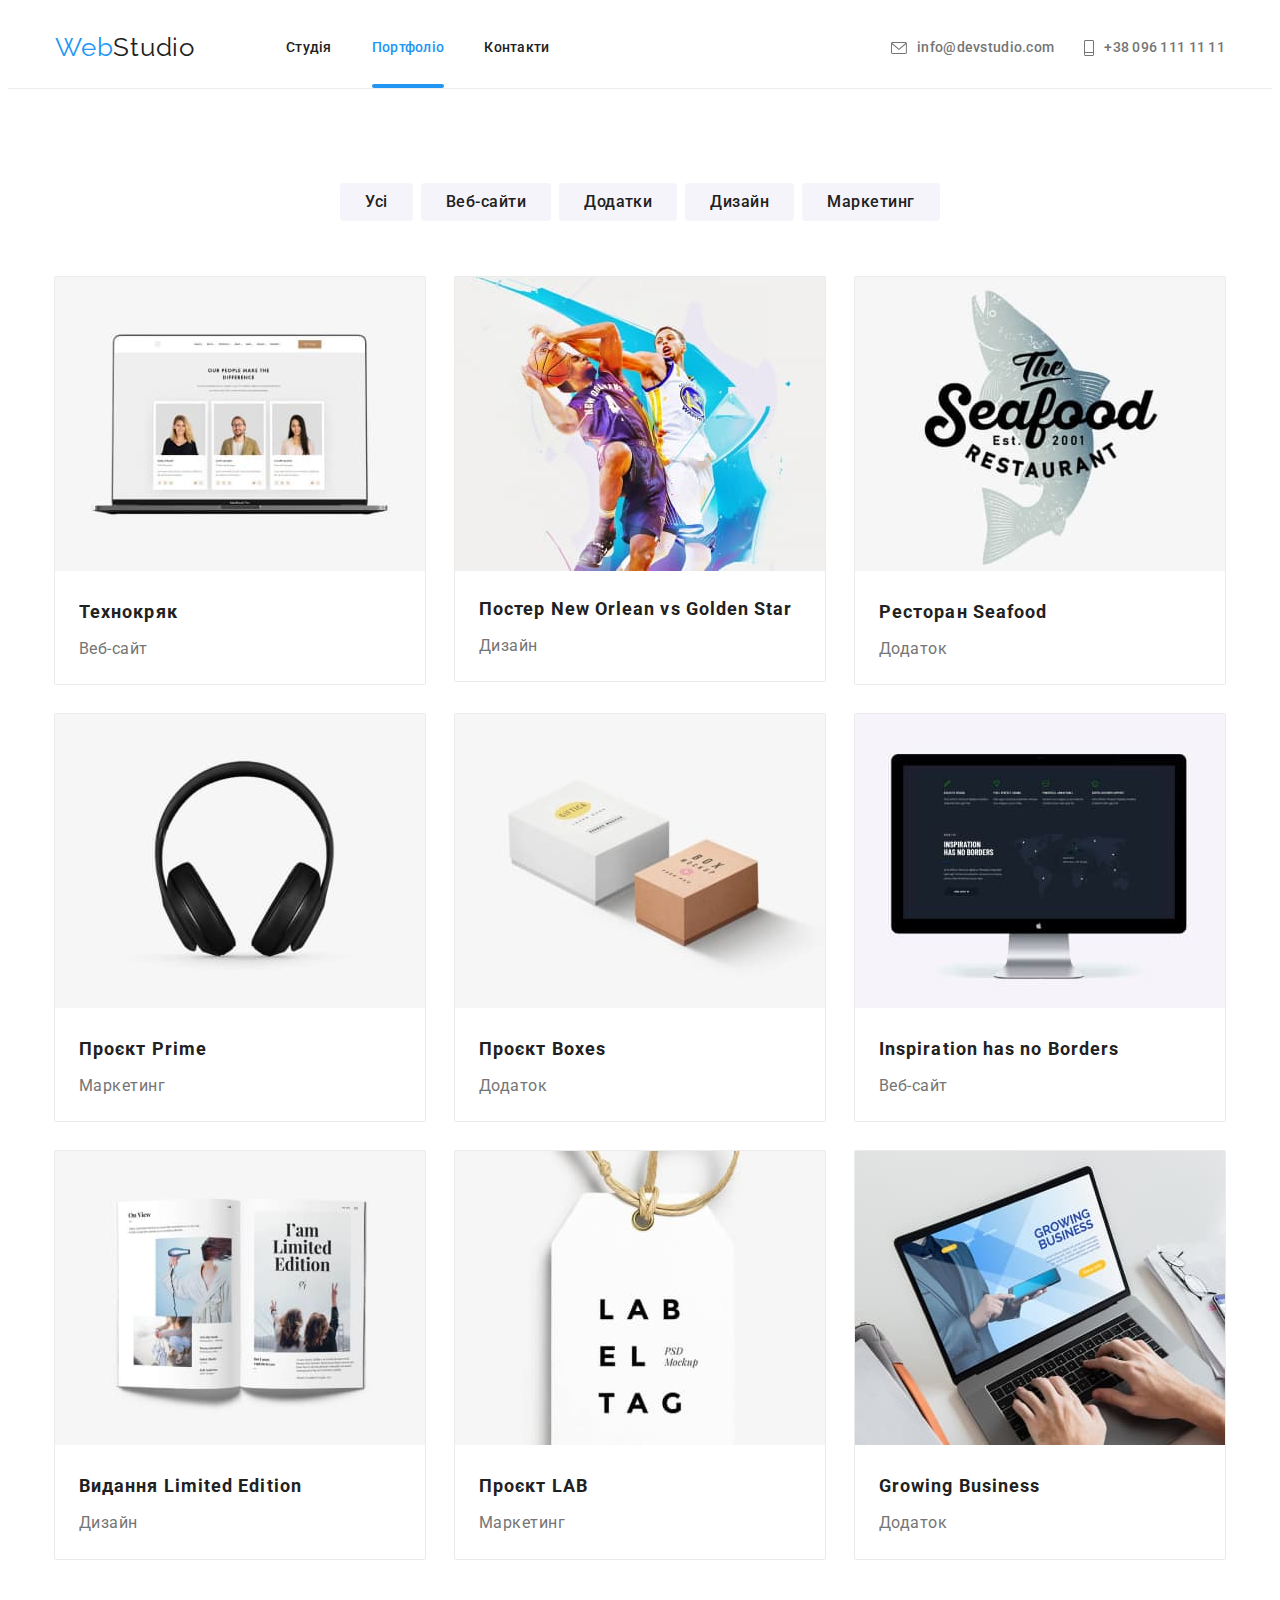
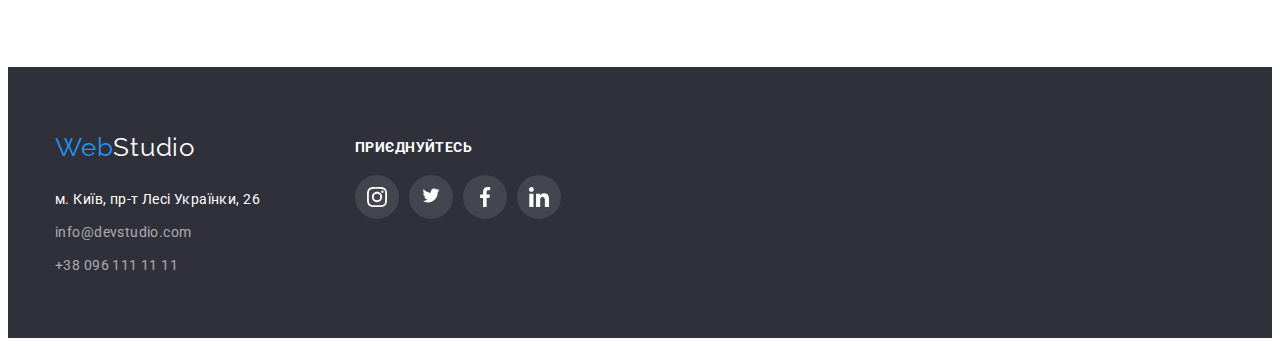
==== portfolio.html @ 60354b66 "Домашня 5" ====
<!DOCTYPE html>
<html lang="uk">

<head>
    <meta charset="UTF-8">
    <meta http-equiv="X-UA-Compatible" content="IE=edge">
    <meta name="viewport" content="width=device-width, initial-scale=1.0">
    <title>WebStudio</title>
    <link rel="preconnect" href="https://fonts.googleapis.com">
    <link rel="preconnect" href="https://fonts.gstatic.com" crossorigin>
    <link
        href="https://fonts.googleapis.com/css2?family=Raleway:wght@700&family=Roboto:wght@400;500;700;900&display=swap"
        rel="stylesheet">
    <link rel="stylesheet" href="https://cdnjs.cloudflare.com/ajax/libs/modern-normalize/1.1.0/modern-normalize.min.css"
        integrity="sha512-wpPYUAdjBVSE4KJnH1VR1HeZfpl1ub8YT/NKx4PuQ5NmX2tKuGu6U/JRp5y+Y8XG2tV+wKQpNHVUX03MfMFn9Q=="
        crossorigin="anonymous" referrerpolicy="no-referrer" />
    <link rel="stylesheet" href="./css/styles.css">
</head>

<body>

    <header class="header">
        <div class="container header-content">
            <nav class="menu-link">
                <a href="./index.html" class="logo"><span class="blue">Web</span>Studio</a>
                <ul class="head-list">
                    <li class="list-nav"><a href="/goit-markup-hw-04/index.html" class="link ">Студія</a></li>
                    <li class="list-nav"><a href="/goit-markup-hw-04/portfolio.html" class="link active">Портфоліо</a>
                    </li>
                    <li class="list-nav"><a href="" class="link">Контакти</a></li>
                </ul>
            </nav>

            <ul class="contacts">
                <li class="contacts-link">
                    <a href="mailto:info@devstudio.com" class="contact-link link">
                        <svg class="contact-icon envelope-contact">
                            <use href="./images/spite.svg#icon-envelope" width="16px" height="12px"></use>
                        </svg><span>info@devstudio.com</span></a>
                </li>
                <li class="contacts-link">
                    <a href="tel:+380961111111" class="contact-link link">
                        <svg class="contact-icon phone-contact">
                            <use href="./images/spite.svg#icon-mobile" width="10px" height="16px"></use>
                        </svg><span>+38 096 111 11 11</span></a>
                </li>
            </ul>
        </div>

    </header>



    <main>

        <section class="interest">
            <div class="container">
                <h1 class="hidden">Портфоліо</h1>
                <ul class="reset-list filter">
                    <li><button type="button" class="menu-button">Усі</button></li>
                    <li><button type="button" class="menu-button">Веб-сайти</button></li>
                    <li><button type="button" class="menu-button">Додатки</button></li>
                    <li><button type="button" class="menu-button">Дизайн</button></li>
                    <li><button type="button" class="menu-button">Маркетинг</button></li>
                </ul>

                <ul class="descr">

                    <li class="features">
                        <a class="card" href="">
                            <div class="card-text">
                                <img src="./images/card1squoosh.jpg" alt="технологія" width="370">
                                <p class="card-offers">
                                    Ресурс пропонує комплексні пропозиції з різним рівнем функціоналу та сервісів. Все
                                    це дозволить відвідувачу отримати
                                    вичерпні відомості про компанію чи приватну особу.
                                </p>
                            </div>
                            <div class="features-descr">
                                <h2 class="title">Технокряк</h2>
                                <p class="menu">Веб-сайт</p>
                            </div>
                        </a>
                    </li>
                    <li class="features"><a class="card" href="">
                            <div class="card-text">
                                <img class="card-img" src="./images/card2squoosh.jpg" alt="дизайн" width="370">
                                <p class="card-offers">
                                    Ресурс пропонує комплексні пропозиції з різним рівнем функціоналу та сервісів. Все
                                    це дозволить відвідувачу отримати
                                    вичерпні відомості про компанію чи приватну особу.
                                </p>
                            </div>
                            <div class="features-descr">
                                <h2 class="title">Постер New Orlean vs Golden Star</h2>
                                <p class="menu">Дизайн</p>

                            </div>

                        </a></li>
                    <li class="features"><a class="card" href="">
                            <div class="card-text">
                                <img src="./images/card3squoosh.jpg" alt="ресторан" width="370">
                                <p class="card-offers">
                                    Ресурс пропонує комплексні пропозиції з різним рівнем функціоналу та сервісів. Все
                                    це дозволить відвідувачу отримати
                                    вичерпні відомості про компанію чи приватну особу.
                                </p>
                            </div>

                            <div class="features-descr">
                                <h2 class="title">Ресторан Seafood</h2>
                                <p class="menu">Додаток</p>
                            </div>
                        </a></li>
                    <li class="features"><a class="card" href="">
                            <div class="card-text">
                                <img src="./images/card4squoosh.jpg" alt="маркетинг" width="370">
                                <p class="card-offers">
                                    Ресурс пропонує комплексні пропозиції з різним рівнем функціоналу та сервісів. Все
                                    це дозволить відвідувачу отримати
                                    вичерпні відомості про компанію чи приватну особу.
                                </p>
                            </div>

                            <div class="features-descr">
                                <h2 class="title">Проєкт Prime</h2>
                                <p class="menu">Маркетинг</p>
                            </div>
                        </a></li>
                    <li class="features"><a class="card" href="">
                            <div class="card-text">
                                <img src="./images/card5squoosh.jpg" alt="додаток" width="370">
                                <p class="card-offers">
                                    Ресурс пропонує комплексні пропозиції з різним рівнем функціоналу та сервісів. Все
                                    це дозволить відвідувачу отримати
                                    вичерпні відомості про компанію чи приватну особу.
                                </p>
                            </div>

                            <div class="features-descr">
                                <h2 class="title">Проєкт Boxes</h2>
                                <p class="menu">Додаток</p>
                            </div>
                        </a></li>
                    <li class="features"><a class="card" href="">
                            <div class="card-text">
                                <img src="./images/card6squoosh.jpg" alt="веб-сайт" width="370">
                                <p class="card-offers">
                                    Ресурс пропонує комплексні пропозиції з різним рівнем функціоналу та сервісів. Все
                                    це дозволить відвідувачу отримати
                                    вичерпні відомості про компанію чи приватну особу.
                                </p>
                            </div>

                            <div class="features-descr">
                                <h2 class="title">Inspiration has no Borders</h2>
                                <p class="menu">Веб-сайт</p>
                            </div>
                        </a></li>
                    <li class="features"><a class="card" href="">
                            <div class="card-text">
                                <img src="./images/card7squoosh.jpg" alt="дизайн" width="370">
                                <p class="card-offers">
                                    Ресурс пропонує комплексні пропозиції з різним рівнем функціоналу та сервісів. Все
                                    це дозволить відвідувачу отримати
                                    вичерпні відомості про компанію чи приватну особу.
                                </p>
                            </div>

                            <div class="features-descr">
                                <h2 class="title">Видання Limited Edition</h2>
                                <p class="menu">Дизайн</p>
                            </div>
                        </a></li>
                    <li class="features"><a class="card" href="">
                            <div class="card-text">
                                <img src="./images/card8squoosh.jpg" alt="Маркетинг" width="370">
                                <p class="card-offers">
                                    Ресурс пропонує комплексні пропозиції з різним рівнем функціоналу та сервісів. Все
                                    це дозволить відвідувачу отримати
                                    вичерпні відомості про компанію чи приватну особу.
                                </p>
                            </div>

                            <div class="features-descr">
                                <h2 class="title">Проєкт LAB</h2>
                                <p class="menu">Маркетинг</p>
                            </div>
                        </a></li>
                    <li class="features"><a class="card" href="">
                            <div class="card-text">
                                <img src="./images/card9squoosh.jpg" alt="Додаток" width="370">
                                <p class="card-offers">
                                    Ресурс пропонує комплексні пропозиції з різним рівнем функціоналу та сервісів. Все
                                    це дозволить відвідувачу отримати
                                    вичерпні відомості про компанію чи приватну особу.
                                </p>
                            </div>

                            <div class="features-descr">
                                <h2 class="title">Growing Business</h2>
                                <p class="menu">Додаток</p>
                            </div>
                        </a></li>
                </ul>
            </div>
        </section>
    </main>

    <footer class="footer">
        <div class="container footer-wrapper">
            <div class="footer-option">
                <a href="./index.html" class="logo-footer"><span class="blue">Web</span>Studio</a>
                <address>

                    <ul class="footer-list">
                        <li class="footer-list-item">
                            <a href="https://www.google.com/maps/place/%D0%9B%D0%B5%D1%81%D0%B8+%D0%A3%D0%BA%D1%80%D0%B0%D0%B8%D0%BD%D0%BA%D0%B8+7/@50.4340225,30.5316546,17z/data=!3m1!4b1!4m5!3m4!1s0x40d4cfd612e83011:0x87edecf81f4151b6!8m2!3d50.4340225!4d30.5316546"
                                class="footer-list">м.
                                Київ, пр-т Лесі Українки, 26</a>
                        </li>
                        <li class="footer-list-item">
                            <a href="mailto:info@devstudio.com" class="footer-nav">info@devstudio.com</a>
                        </li>
                        <li class="footer-list-item">
                            <a href="tel:+380961111111" class="footer-nav">+38 096 111 11 11</a>
                        </li>
                    </ul>
                </address>
            </div>
            <div class="footer-apps">
                <h2 class="enjoy">приєднуйтесь</h2>
                <div class="footer-list-nav">
                    <a href="" class="apps social-apps">
                        <svg class="team-application">
                            <use href="./images/spite.svg#icon-instagram" width="20px" height="20px"></use>
                        </svg>
                    </a>

                    <a href="" class="apps social-apps">
                        <svg class="team-application">
                            <use href="./images/spite.svg#icon-twitter" width="20" height="17"></use>
                        </svg>
                    </a>
                    <a href="" class="apps social-apps">
                        <svg class="team-application">
                            <use href="./images/spite.svg#icon-facebook" width="20px" height="20"></use>
                        </svg>
                    </a>
                    <a href="" class="apps social-apps">
                        <svg class="team-application">
                            <use href="./images/spite.svg#icon-linkedin" width="20" height="20"></use>
                        </svg>
                    </a>
                </div>
            </div>

        </div>

    </footer>
</body>

</html>
---- css/styles.css ----
html {
  box-sizing: border-box;
}

*,
*::before,
*::after {
  box-sizing: inherit;
}

:root {
  --title-text-color: #212121;
  --main-color-text: #757575;
  --secondary-color-text: #2196F3;
  --body-color-basic: #FFFFFF;
  --button-background: rgba(245, 244, 250, 1);
  --icon-color: rgba(175, 177, 184, 1);
}

body {
  font-family: 'Roboto', sans-serif;
  background-color: var(--body-color-basic);
  color: var(--title-text-color);
  font-size: 14px;
  min-width: 1200px;
}

.hidden {
  visibility: hidden;
  overflow: hidden;
  height: 0;
  margin: 0;
}

.reset-list {
  margin: 0;
  padding: 0;
}

.reset-list li {
  list-style: none;
}

.interest {
  padding-top: 94px;
  padding-bottom: 94px;
}

.container {
  box-sizing: border-box;
  width: 1200px;
  padding: 0 15px;
  margin: 0 auto;
}

/* head */
.header {
  border-bottom: 1px solid rgba(236, 236, 236, 1);
}

.header-content {
  display: flex;
  justify-content: space-between;
  align-items: center;
}

.menu-link {
  display: flex;
  justify-content: space-between;
  align-items: center;
}

.logo {
  font-family: 'Raleway', sans-serif;
  font-size: 26px;
  line-height: 1.6;
  margin-right: 91px;
  text-decoration: none;
  color: var(--title-text-color);
  letter-spacing: 0.03em;

}

.logo .blue {
  color: var(--secondary-color-text);
}

.white {
  color: var(--body-color-basic);
}

.head-list {
  padding: 0;
  margin: 0;
  align-items: center;
  display: flex;
  letter-spacing: 0.02em;
  list-style: none;
}

.list-nav {
  padding-top: 30px;
  padding-bottom: 30px;
  margin-right: 40px;
}

.list-nav:last-child {
  margin: 0;
}

.link {
  position: relative;
  font-weight: 500;
  line-height: 1.4;
  text-decoration: none;
  color: var(--title-text-color);
  letter-spacing: 0.02em;
}

.contacts .link {
  color: var(--main-color-text);
}

.link:hover,
.link:focus,
.link.active {
  color: var(--secondary-color-text);
}

.link.active::after {
  content: '';
  position: absolute;
  left: 0;
  bottom: -33px;

  display: block;
  width: 100%;
  height: 4px;
  border-radius: 2px;
  background-color: var(--secondary-color-text);

}



.contacts {
  display: flex;
  list-style-type: none;
  margin: 0;
  padding: 0;
}



.contacts-link {

  margin-right: 30px;

}

.contact-link {
  display: flex;
  gap: 10px;
  align-items: center;
}

.contact-link:hover .contact-icon {
  fill: var(--secondary-color-text);

}

.phone-contact {
  width: 10px;
  height: 16px;
}

.envelope-contact {
  width: 16px;
  height: 12px;
}

.contact-icon {
  fill: var(--main-color-text);
}


.contacts li:last-child {
  margin-right: 0;
}


/* main studio */

/* choose */
.hero {
  background-color: #2F303A;
  text-align: center;
  padding-top: 200px;
  padding-bottom: 200px;
  background-image: linear-gradient(rgba(47, 48, 58, 0.4), rgba(47, 48, 58, 0.4)), url(../images/bg.png);
  background-position: center;
  background-repeat: no-repeat;
  max-width: 1600px;
  margin: 0;
}

.hero-title {
  margin: 0 auto 30px auto;
  width: 696px;
  color: var(--body-color-basic);
  font-weight: 900;
  font-size: 44px;
  line-height: 1.36;
  text-transform: uppercase;
  text-align: center;
  letter-spacing: 0.06em;
}

.service {
  width: 216px;
  height: 50px;
  border: none;
  background: var(--secondary-color-text);
  box-shadow: 0px 4px 4px rgba(0, 0, 0, 0.15);
  border-radius: 4px;
  font-weight: 700;
  font-size: 16px;
  line-height: 1.9;
  text-align: center;
  color: var(--body-color-basic);
  cursor: pointer;
  letter-spacing: 0.06em;
}

/* <!-- Чим ми займаємося --> */

.work {
  display: flex;
  gap: 30px;
  margin: 0;
  padding: 94px 0 0 0;
  justify-content: space-between;
  line-height: 1.2;
  color: var(--title-text-color);
  list-style: none;
}


.work-title {
  line-height: 1.15;
  text-transform: uppercase;
  letter-spacing: 0.03em;
  padding: 0;
  margin: 0;
}


.work-text {
  line-height: 1.71;
  color: var(--main-color-text);
  letter-spacing: 0.03em;
  padding: 0;
  margin: 10px 0 0 0;
}

.work-preview {
  padding: 25px;
  text-align: center;
  margin-bottom: 30px;
  border-radius: 4px;
  min-height: 120px;
  background-color: var(--button-background);
}

.work-icon {
  width: 70px;
  height: 70px;
}

/* Приклади */
.examples-title {
  padding: 0;
  margin: 0 0 50px 0;
  font-size: 36px;
  Line-height: 1.2;
  letter-spacing: 0.03em;
  text-align: center;
  color: var(--title-text-color);
  letter-spacing: 0.03em;
}

.examples-list {
  display: flex;
  justify-content: space-between;
  list-style-type: none;
  margin: 0;
  padding: 0;
}

.examples-list-li {
  display: block;
}

.examples-list li:last-child {
  margin-right: 0;
}

/* < !-- Наша команда --> */
.section-title {
  margin: 0 0 50px 0;
  font-size: 36px;
  line-height: 1.2;
  text-align: center;
  letter-spacing: 0.03em;
}

.our-team {

  background-color: rgba(245, 244, 250, 1);
}

.best-team {
  display: flex;
  padding: 0;
  margin: 0;
  font-size: 36px;
  line-height: 1.2;
  color: var(--title-text-color);
  list-style-type: none;
  letter-spacing: 0.03em;
}


.best-team-item {
  margin-right: 30px;
  background-color: var(--body-color-basic);
  border-radius: 4px;
  box-shadow: 0px 2px 1px 0px rgba(0, 0, 0, 0.2);

}

.team-application {
  fill: var(--icon-color);
  width: 20px;
  height: 20px;
}

.apps.social-apps .team-application {
  fill: var(--body-color-basic);
}

.apps {
  display: flex;
  justify-content: center;
  align-items: center;
  text-decoration: none;
  width: 44px;
  height: 44px;
  border-radius: 50%;
  background-color: rgba(255, 255, 255, 0.1);
  margin-right: 10px;
}

.apps:last-child {
  margin-right: 0;
}

.apps:hover,
.apps:focus {
  background-color: var(--secondary-color-text);
}

.apps:hover .team-application,
.apps:focus .team-application {
  fill: var(--body-color-basic);
}



.team-device {
  display: flex;
  justify-content: space-between;
  margin-top: 16px;
}

.best-team-item:last-child {
  margin-right: 0;
}

.best-team-descr {
  padding: 30px;
}

.name {
  font-weight: 500;
  margin: 0 0 10px 0;
  font-size: 16px;
  line-height: 1.2;
  letter-spacing: 0.03em;
  text-align: center;
}

.profession {
  color: var(--icon-color);
  margin: 0;
  font-size: 16px;
  line-height: 1.2;
  text-align: center;
  letter-spacing: 0.03em;
}

/* заголовок */
.clients-regular {
  margin: 0 0 50px 0;
  padding: 0;
  text-align: center;
  font-size: 36px;
  line-height: 1.16;
  letter-spacing: 0.03em;
}

.clients {
  padding: 94px 0;
}

.clients-list {
  display: flex;
}

.clients-picture {
  display: flex;
  justify-content: space-between;
  align-items: center;
  list-style: none;
  padding: 0;
}

.clients-company {
  border: 1px solid var(--icon-color);
  border-radius: 4px;

}

.clients-descr {
  display: flex;
}

.clients-name {
  display: flex;
  justify-content: center;
  align-items: center;
  text-decoration: none;
  padding: 16px 32px;
  width: 172px;
  height: 92px;
  fill: var(--icon-color);
}

.clients-company:hover .clients-name,
.clients-company:focus .clients-name {
  fill: var(--secondary-color-text);
}

.clients-picture {
  display: flex;
}


/* portfolio */


.filter {
  display: flex;
  gap: 8px;
  justify-content: center;
  margin-bottom: 56px;
}

.menu-button {
  background-color: var(--button-background);
  font-weight: 500;
  font-size: 16px;
  line-height: 1.6;
  color: var(--title-text-color);
  border-radius: 4px;
  border: none;
  cursor: pointer;
  font-family: inherit;
  letter-spacing: 0.03em;
  padding: 6px 25px;
  height: 38px;
  border-radius: 4px;
}


.menu-button:hover,
.menu-button:focus {
  background: var(--secondary-color-text);
  color: rgba(245, 244, 250, 1);
  cursor: pointer;
  box-shadow: 0px 2px 2px 0px rgba(0, 0, 0, 0.12);

}


.descr {
  display: flex;
  flex-wrap: wrap;
  gap: 30px;
  padding: 0;
  list-style-type: none;
  text-decoration: none;
}


.features-descr {
  padding: 20px 24px;
}

.title {
  margin: 0 0 4px 0;
  font-size: 18px;
  line-height: 2;
  letter-spacing: 2px;
  color: var(--title-text-color);
  text-decoration: none;
  letter-spacing: 0.06em;
}


.card {
  display: block;
  box-shadow: 0 0 1px #888;
  text-decoration: none;
}

.card:hover {
  box-shadow: 1px 4px 6px 0px rgba(0, 0, 0, 0.16),
    0px 4px 4px 0px rgba(0, 0, 0, 0.06),
    0px 1px 1px 0px rgba(0, 0, 0, 0.12);
}

.card-text {
  position: relative;
  overflow: hidden;
}

.card-img {
  margin: 0;
  display: block;
}

.card-offers {
  position: absolute;
  height: 100%;
  width: 100%;
  margin: 0;
  padding: 0 24px;
  top: 0;
  left: 0;
  font-size: 18px;
  line-height: 1.5;

  background-color: var(--secondary-color-text);
  color: var(--body-color-basic);
  display: flex;
  justify-content: center;
  align-items: center;

  transition-duration: 250ms;
  transition-property: transform;
  transition-timing-function: cubic-bezier(0.4, 0, 0.2, 1);
  transform: translateY(101%);
}

.card:hover .card-offers {
  transform: translateY(0);
}

.menu {
  margin: 0;
  font-size: 16px;
  line-height: 1.9;
  color: var(--main-color-text);
  letter-spacing: 0.03em;
}

/* footer */

.footer {
  padding-top: 60px;
  padding-bottom: 60px;
  background-color: #2F303A;
}

.logo-footer {
  font-family: 'Raleway', sans-serif;
  font-size: 26px;
  line-height: 1.6;
  text-decoration: none;
  color: var(--body-color-basic);
  letter-spacing: 0.03em;
}

.logo-footer .blue {
  color: var(--secondary-color-text);
}

.footer-list {
  padding: 0;
  margin: 20px 0 0 0;
  line-height: 1.7;
  color: var(--body-color-basic);
  text-decoration: none;
  list-style: none;
  font-style: normal;
  letter-spacing: 0.03em;
}

.footer-list-item {
  margin-bottom: 9px;
}

.footer-list-item:last-child {
  margin-bottom: 0;
}

.footer-nav {
  line-height: 1.7;
  color: rgba(255, 255, 255, 0.6);
  text-decoration: none;
  font-style: normal;
  Letter-spacing: 0.03em;
}

.footer-wrapper {
  display: flex;
}

.footer-option {

  width: 270px;
  margin: 0;
  padding: 0;
}



.footer-apps {
  margin: 12px 0 0 30px;
  padding: 0;
}

.enjoy {
  margin: 0 0 20px 0;
  font-size: 14px;
  line-height: 16px;
  letter-spacing: 0.03em;
  text-transform: uppercase;
  color: rgba(255, 255, 255, 1);

}

.footer-list-nav {
  display: flex;
  justify-content: space-between;
  align-items: center;
}



.footer-nav:hover,
.footer-nav:focus {
  color: var(--secondary-color-text);

}

/* модальне вікно */


.is-hidden {
  visibility: hidden;
  opacity: 0;
  pointer-events: none;

}

.is-hidden .modal {
  scale: 0;
}

.backdrop {
  position: fixed;
  top: 0;
  left: 0;
  width: 100%;
  height: 100%;
  background-color: rgba(0, 0, 0, 0.2);

  transition-duration: 250ms;
  transition-property: opacity, visibility;
  transition-timing-function: cubic-bezier(0.4, 0, 0.2, 1);




}

.modal {
  width: 528px;
  height: 581px;
  background-color: var(--body-color-basic);

  top: 0;
  left: 0;
  right: 0;
  bottom: 0;
  margin: auto;
  position: absolute;
  transition-duration: 250ms;
  transition-property: scale;
  transition-timing-function: cubic-bezier(0.4, 0, 0.2, 1);

}


.btn-modal {
  width: 30px;
  height: 30px;
  display: flex;
  position: absolute;
  justify-content: center;
  align-items: center;
  border: 1px solid gray;
  border-radius: 50%;
  cursor: pointer;
  top: 8px;
  right: 8px;
}
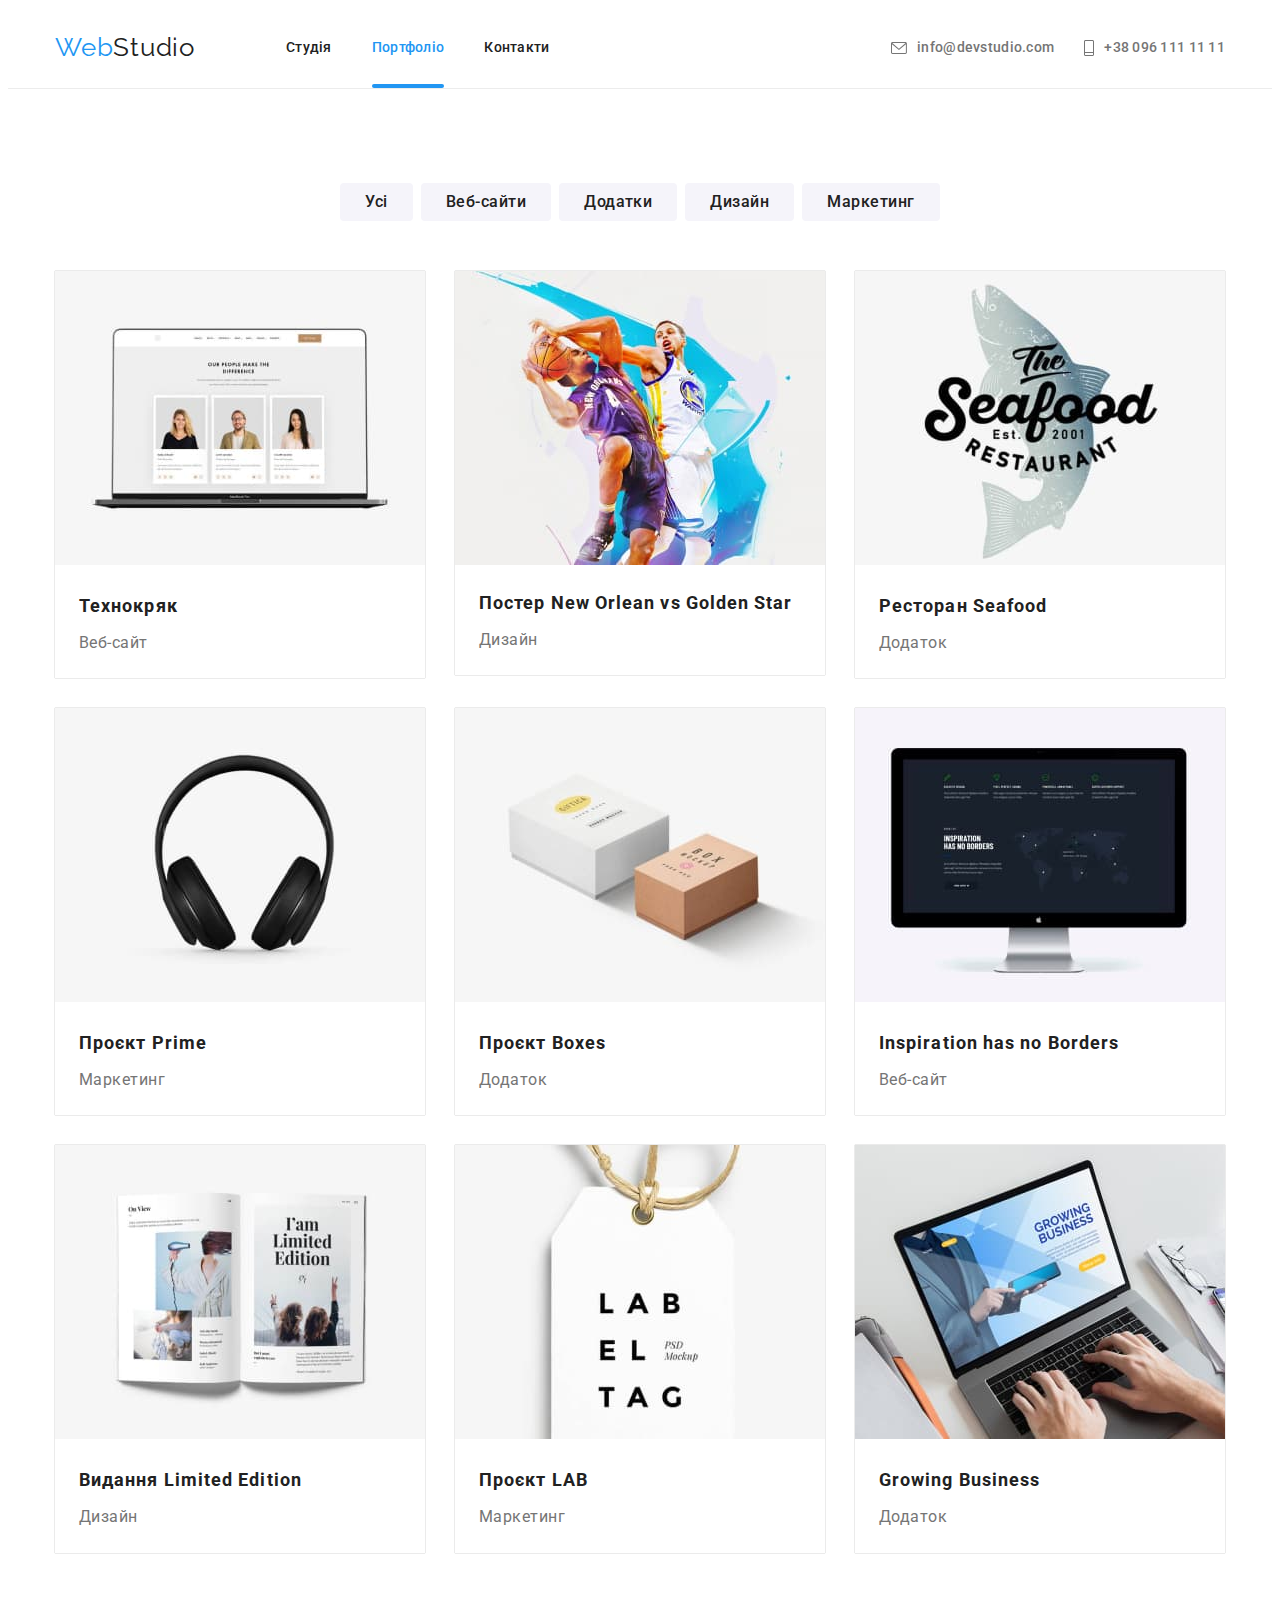
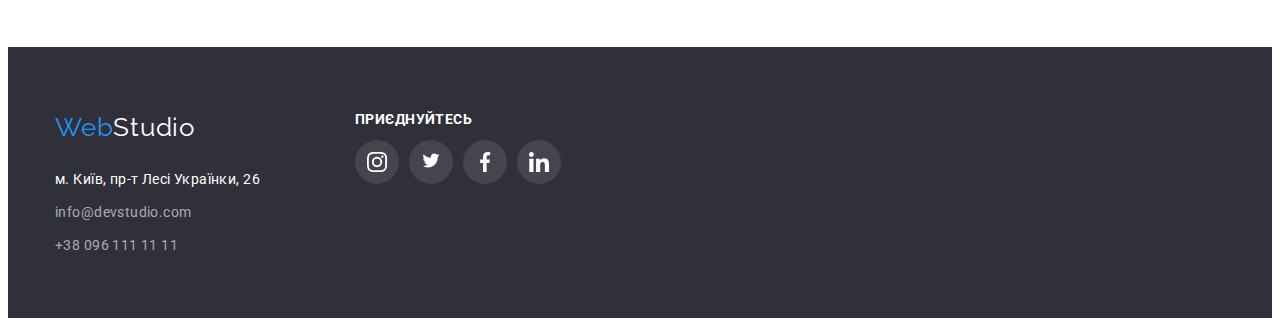
==== commit d3672ff6: "виправлення до четвертої дз" ====
--- a/portfolio.html
+++ b/portfolio.html
@@ -106,6 +106,7 @@
                                     це дозволить відвідувачу отримати
                                     вичерпні відомості про компанію чи приватну особу.
                                 </p>
+
                             </div>
 
                             <div class="features-descr">
@@ -230,30 +231,38 @@
                 </address>
             </div>
             <div class="footer-apps">
-                <h2 class="enjoy">приєднуйтесь</h2>
-                <div class="footer-list-nav">
-                    <a href="" class="apps social-apps">
-                        <svg class="team-application">
-                            <use href="./images/spite.svg#icon-instagram" width="20px" height="20px"></use>
-                        </svg>
-                    </a>
-
-                    <a href="" class="apps social-apps">
-                        <svg class="team-application">
-                            <use href="./images/spite.svg#icon-twitter" width="20" height="17"></use>
-                        </svg>
-                    </a>
-                    <a href="" class="apps social-apps">
-                        <svg class="team-application">
-                            <use href="./images/spite.svg#icon-facebook" width="20px" height="20"></use>
-                        </svg>
-                    </a>
-                    <a href="" class="apps social-apps">
-                        <svg class="team-application">
-                            <use href="./images/spite.svg#icon-linkedin" width="20" height="20"></use>
-                        </svg>
-                    </a>
-                </div>
+                <p class="enjoy">приєднуйтесь</p>
+                <ul class="reset-list footer-list-nav">
+
+                    <li>
+                        <a href="" class="apps social-apps">
+                            <svg class="team-application">
+                                <use href="./images/spite.svg#icon-instagram" width="20px" height="20px"></use>
+                            </svg>
+                        </a>
+                    </li>
+                    <li>
+                        <a href="" class="apps social-apps">
+                            <svg class="team-application">
+                                <use href="./images/spite.svg#icon-twitter" width="20" height="17"></use>
+                            </svg>
+                        </a>
+                    </li>
+                    <li>
+                        <a href="" class="apps social-apps">
+                            <svg class="team-application">
+                                <use href="./images/spite.svg#icon-facebook" width="20px" height="20"></use>
+                            </svg>
+                        </a>
+                    </li>
+                    <li>
+                        <a href="" class="apps social-apps">
+                            <svg class="team-application">
+                                <use href="./images/spite.svg#icon-linkedin" width="20" height="20"></use>
+                            </svg>
+                        </a>
+                    </li>
+                </ul>
             </div>
 
         </div>
--- a/css/styles.css
+++ b/css/styles.css
@@ -164,7 +164,8 @@
   align-items: center;
 }
 
-.contact-link:hover .contact-icon {
+.contact-link:hover .contact-icon,
+.contact-link:focus .contact-icon {
   fill: var(--secondary-color-text);
 
 }
@@ -201,7 +202,7 @@
   background-position: center;
   background-repeat: no-repeat;
   max-width: 1600px;
-  margin: 0;
+  margin: 0 auto;
 }
 
 .hero-title {
@@ -233,12 +234,15 @@
 }
 
 /* <!-- Чим ми займаємося --> */
+.work-section {
+  padding: 94px 0 0 0;
+}
 
 .work {
   display: flex;
   gap: 30px;
   margin: 0;
-  padding: 94px 0 0 0;
+  padding: 0;
   justify-content: space-between;
   line-height: 1.2;
   color: var(--title-text-color);
@@ -264,7 +268,9 @@
 }
 
 .work-preview {
-  padding: 25px;
+  display: flex;
+  justify-content: center;
+  align-items: center;
   text-align: center;
   margin-bottom: 30px;
   border-radius: 4px;
@@ -280,13 +286,17 @@
 /* Приклади */
 .examples-title {
   padding: 0;
-  margin: 0 0 50px 0;
+  margin: 0 0 0 50px;
   font-size: 36px;
   Line-height: 1.2;
   letter-spacing: 0.03em;
   text-align: center;
   color: var(--title-text-color);
   letter-spacing: 0.03em;
+}
+
+.examples-img {
+  display: block;
 }
 
 .examples-list {
@@ -429,13 +439,20 @@
 
 .clients-picture {
   display: flex;
+  margin: 0;
   justify-content: space-between;
   align-items: center;
+
   list-style: none;
   padding: 0;
 }
 
 .clients-company {
+  display: flex;
+  justify-content: center;
+  align-items: center;
+  width: 172px;
+  height: 92px;
   border: 1px solid var(--icon-color);
   border-radius: 4px;
 
@@ -446,13 +463,8 @@
 }
 
 .clients-name {
-  display: flex;
-  justify-content: center;
-  align-items: center;
-  text-decoration: none;
-  padding: 16px 32px;
-  width: 172px;
-  height: 92px;
+  width: 106px;
+  height: 60px;
   fill: var(--icon-color);
 }
 
@@ -473,7 +485,7 @@
   display: flex;
   gap: 8px;
   justify-content: center;
-  margin-bottom: 56px;
+  margin-bottom: 50px;
 }
 
 .menu-button {
@@ -508,6 +520,7 @@
   flex-wrap: wrap;
   gap: 30px;
   padding: 0;
+  margin: 0;
   list-style-type: none;
   text-decoration: none;
 }
@@ -653,8 +666,9 @@
 
 .enjoy {
   margin: 0 0 20px 0;
+  font-weight: 700;
   font-size: 14px;
-  line-height: 16px;
+  line-height: 1.14px;
   letter-spacing: 0.03em;
   text-transform: uppercase;
   color: rgba(255, 255, 255, 1);
@@ -662,6 +676,7 @@
 }
 
 .footer-list-nav {
+  gap: 10px;
   display: flex;
   justify-content: space-between;
   align-items: center;
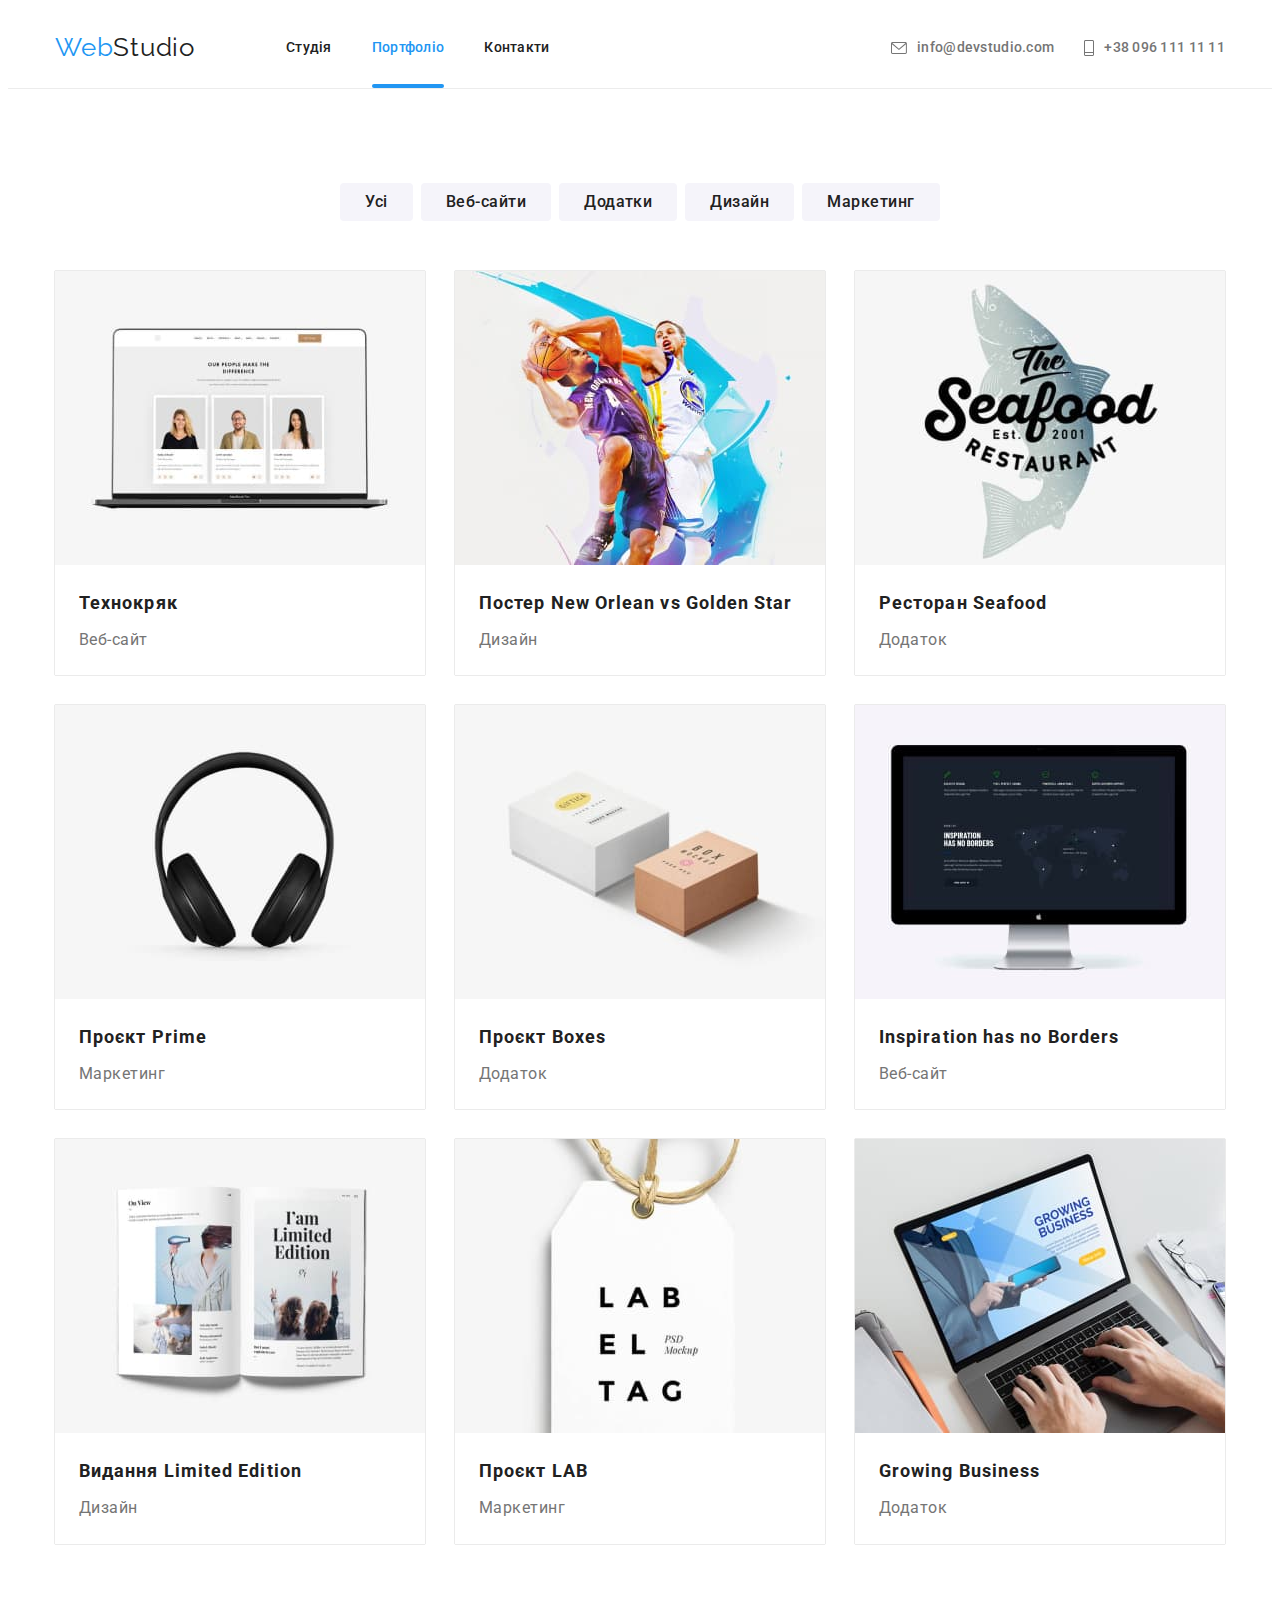
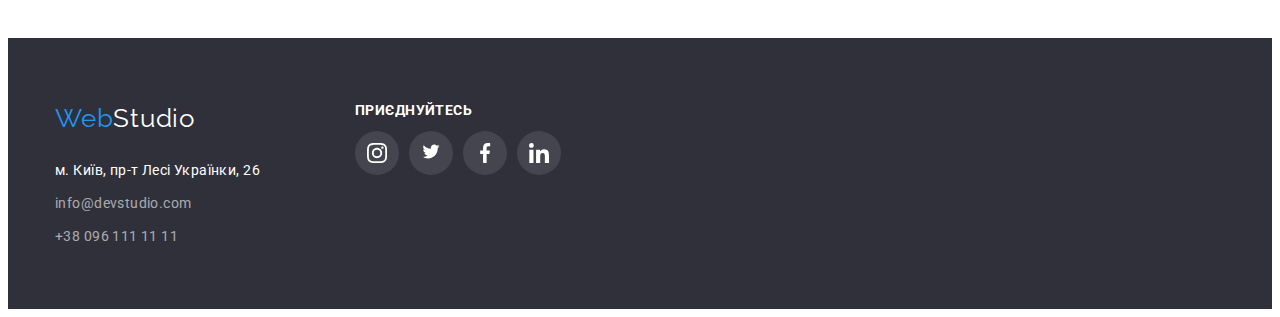
==== commit 3aee39b6: "Виправлення 5ДЗ" ====
--- a/portfolio.html
+++ b/portfolio.html
@@ -22,10 +22,10 @@
     <header class="header">
         <div class="container header-content">
             <nav class="menu-link">
-                <a href="./index.html" class="logo"><span class="blue">Web</span>Studio</a>
+                <a href="index.html" class="logo"><span class="blue">Web</span>Studio</a>
                 <ul class="head-list">
-                    <li class="list-nav"><a href="/goit-markup-hw-04/index.html" class="link ">Студія</a></li>
-                    <li class="list-nav"><a href="/goit-markup-hw-04/portfolio.html" class="link active">Портфоліо</a>
+                    <li class="list-nav"><a href="index.html" class="link ">Студія</a></li>
+                    <li class="list-nav"><a href="portfolio.html" class="link active">Портфоліо</a>
                     </li>
                     <li class="list-nav"><a href="" class="link">Контакти</a></li>
                 </ul>
@@ -35,13 +35,13 @@
                 <li class="contacts-link">
                     <a href="mailto:info@devstudio.com" class="contact-link link">
                         <svg class="contact-icon envelope-contact">
-                            <use href="./images/spite.svg#icon-envelope" width="16px" height="12px"></use>
+                            <use href="./images/sprite.svg#icon-envelope" width="16px" height="12px"></use>
                         </svg><span>info@devstudio.com</span></a>
                 </li>
                 <li class="contacts-link">
                     <a href="tel:+380961111111" class="contact-link link">
                         <svg class="contact-icon phone-contact">
-                            <use href="./images/spite.svg#icon-mobile" width="10px" height="16px"></use>
+                            <use href="./images/sprite.svg#icon-mobile" width="10px" height="16px"></use>
                         </svg><span>+38 096 111 11 11</span></a>
                 </li>
             </ul>
@@ -212,7 +212,7 @@
     <footer class="footer">
         <div class="container footer-wrapper">
             <div class="footer-option">
-                <a href="./index.html" class="logo-footer"><span class="blue">Web</span>Studio</a>
+                <a href="index.html" class="logo-footer"><span class="blue">Web</span>Studio</a>
                 <address>
 
                     <ul class="footer-list">
@@ -237,28 +237,28 @@
                     <li>
                         <a href="" class="apps social-apps">
                             <svg class="team-application">
-                                <use href="./images/spite.svg#icon-instagram" width="20px" height="20px"></use>
-                            </svg>
-                        </a>
-                    </li>
-                    <li>
-                        <a href="" class="apps social-apps">
-                            <svg class="team-application">
-                                <use href="./images/spite.svg#icon-twitter" width="20" height="17"></use>
-                            </svg>
-                        </a>
-                    </li>
-                    <li>
-                        <a href="" class="apps social-apps">
-                            <svg class="team-application">
-                                <use href="./images/spite.svg#icon-facebook" width="20px" height="20"></use>
-                            </svg>
-                        </a>
-                    </li>
-                    <li>
-                        <a href="" class="apps social-apps">
-                            <svg class="team-application">
-                                <use href="./images/spite.svg#icon-linkedin" width="20" height="20"></use>
+                                <use href="./images/sprite.svg#icon-instagram" width="20px" height="20px"></use>
+                            </svg>
+                        </a>
+                    </li>
+                    <li>
+                        <a href="" class="apps social-apps">
+                            <svg class="team-application">
+                                <use href="./images/sprite.svg#icon-twitter" width="20" height="17"></use>
+                            </svg>
+                        </a>
+                    </li>
+                    <li>
+                        <a href="" class="apps social-apps">
+                            <svg class="team-application">
+                                <use href="./images/sprite.svg#icon-facebook" width="20px" height="20"></use>
+                            </svg>
+                        </a>
+                    </li>
+                    <li>
+                        <a href="" class="apps social-apps">
+                            <svg class="team-application">
+                                <use href="./images/sprite.svg#icon-linkedin" width="20" height="20"></use>
                             </svg>
                         </a>
                     </li>
--- a/css/styles.css
+++ b/css/styles.css
@@ -22,7 +22,7 @@
   background-color: var(--body-color-basic);
   color: var(--title-text-color);
   font-size: 14px;
-  min-width: 1200px;
+
 }
 
 .hidden {
@@ -102,6 +102,8 @@
   padding-top: 30px;
   padding-bottom: 30px;
   margin-right: 40px;
+
+
 }
 
 .list-nav:last-child {
@@ -115,6 +117,11 @@
   text-decoration: none;
   color: var(--title-text-color);
   letter-spacing: 0.02em;
+  transition-duration: 250ms;
+  transition-property: color;
+  transition-timing-function: cubic-bezier(0.4, 0, 0.2, 1);
+
+
 }
 
 .contacts .link {
@@ -125,6 +132,7 @@
 .link:focus,
 .link.active {
   color: var(--secondary-color-text);
+
 }
 
 .link.active::after {
@@ -162,7 +170,11 @@
   display: flex;
   gap: 10px;
   align-items: center;
-}
+  transition-duration: 250ms;
+  transition-property: color, fill;
+  transition-timing-function: cubic-bezier(0.4, 0, 0.2, 1);
+}
+
 
 .contact-link:hover .contact-icon,
 .contact-link:focus .contact-icon {
@@ -268,6 +280,7 @@
 }
 
 .work-preview {
+
   display: flex;
   justify-content: center;
   align-items: center;
@@ -278,6 +291,17 @@
   background-color: var(--button-background);
 }
 
+
+
+.examples-text {
+  position: absolute;
+  background-color: rgba(47, 48, 58, 0.8);
+  width: 100%;
+
+
+}
+
+
 .work-icon {
   width: 70px;
   height: 70px;
@@ -286,7 +310,7 @@
 /* Приклади */
 .examples-title {
   padding: 0;
-  margin: 0 0 0 50px;
+  margin: 0 0 50px 0;
   font-size: 36px;
   Line-height: 1.2;
   letter-spacing: 0.03em;
@@ -295,7 +319,7 @@
   letter-spacing: 0.03em;
 }
 
-.examples-img {
+img {
   display: block;
 }
 
@@ -308,7 +332,25 @@
 }
 
 .examples-list-li {
-  display: block;
+  position: relative;
+}
+
+.examples-text {
+  position: absolute;
+  display: flex;
+  justify-content: center;
+  align-items: center;
+  bottom: 0;
+  left: 0;
+  margin: 0;
+  width: 100%;
+  height: 70px;
+  font-weight: 700;
+  letter-spacing: 0.03em;
+  text-transform: uppercase;
+  background-color: rgba(47, 48, 58, 0.8);
+
+  color: var(--body-color-basic);
 }
 
 .examples-list li:last-child {
@@ -369,6 +411,10 @@
   border-radius: 50%;
   background-color: rgba(255, 255, 255, 0.1);
   margin-right: 10px;
+  transition-duration: 250ms;
+  transition-property: background-color;
+  transition-timing-function: cubic-bezier(0.4, 0, 0.2, 1);
+
 }
 
 .apps:last-child {
@@ -455,6 +501,10 @@
   height: 92px;
   border: 1px solid var(--icon-color);
   border-radius: 4px;
+  transition-duration: 250ms;
+  transition-property: bordrer-color, fill;
+  transition-timing-function: cubic-bezier(0.4, 0, 0.2, 1);
+
 
 }
 
@@ -496,18 +546,21 @@
   color: var(--title-text-color);
   border-radius: 4px;
   border: none;
-  cursor: pointer;
   font-family: inherit;
   letter-spacing: 0.03em;
   padding: 6px 25px;
   height: 38px;
   border-radius: 4px;
+  transition-duration: 250ms;
+  transition-property: color, backgraund-color;
+  transition-timing-function: cubic-bezier(0.4, 0, 0.2, 1);
+
 }
 
 
 .menu-button:hover,
 .menu-button:focus {
-  background: var(--secondary-color-text);
+  background-color: var(--secondary-color-text);
   color: rgba(245, 244, 250, 1);
   cursor: pointer;
   box-shadow: 0px 2px 2px 0px rgba(0, 0, 0, 0.12);
@@ -545,6 +598,8 @@
   display: block;
   box-shadow: 0 0 1px #888;
   text-decoration: none;
+
+
 }
 
 .card:hover {
@@ -586,7 +641,8 @@
   transform: translateY(101%);
 }
 
-.card:hover .card-offers {
+.card:hover .card-offers,
+.card:focus .card-offers {
   transform: translateY(0);
 }
 
@@ -644,6 +700,10 @@
   text-decoration: none;
   font-style: normal;
   Letter-spacing: 0.03em;
+  transition-duration: 250ms;
+  transition-property: color;
+  transition-timing-function: cubic-bezier(0.4, 0, 0.2, 1);
+
 }
 
 .footer-wrapper {
@@ -751,4 +811,5 @@
   cursor: pointer;
   top: 8px;
   right: 8px;
+  background-color: rgb(255, 255, 255);
 }